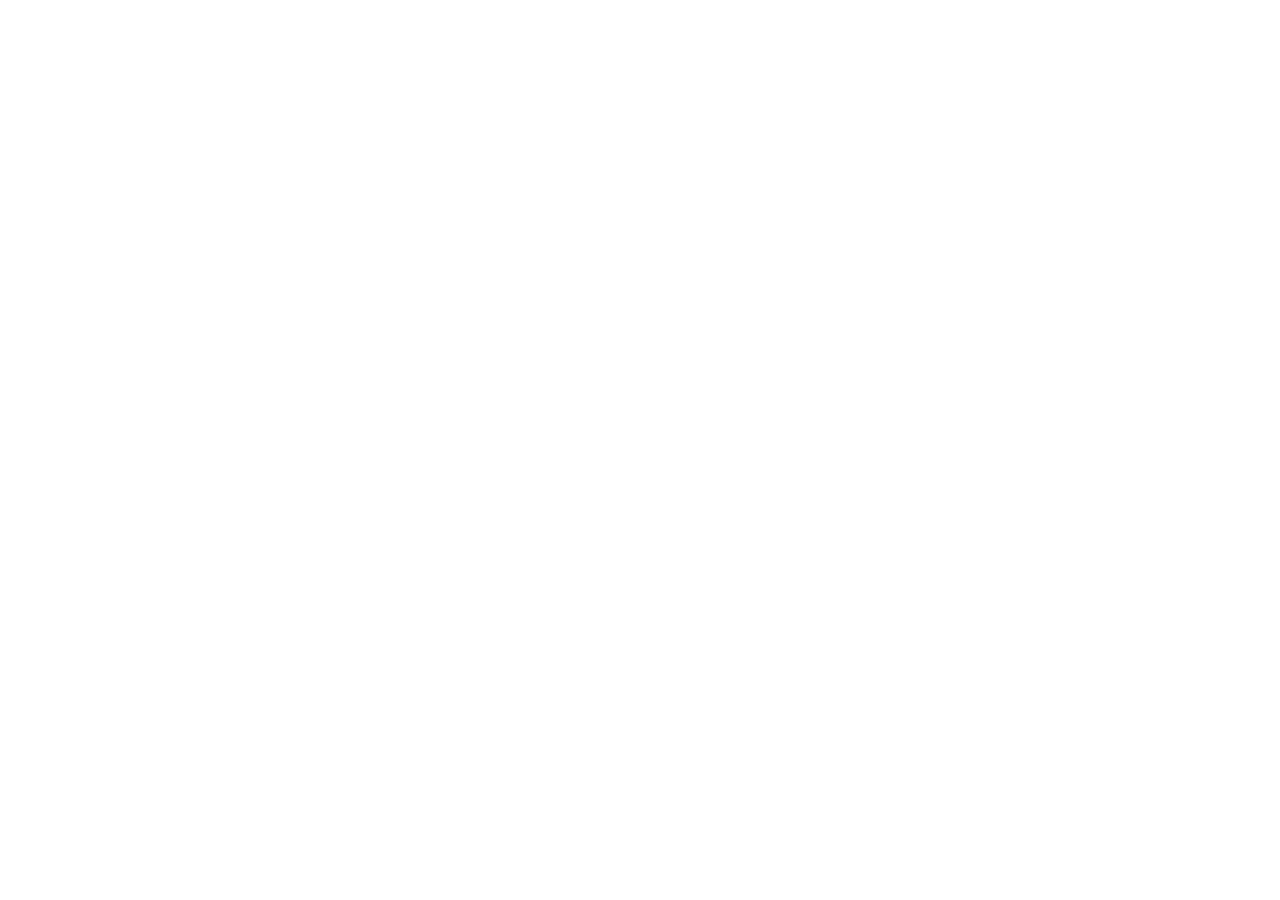
==== about.html @ 4ba73772 "Init : création du dépôt, arborescence des fichiers et structure HTML de base" ====
<!DOCTYPE html>
<html lang="fr">
<head> 
<meta charset="UTF-8"> 
<meta name="viewport" content="width=device-width, initial-scale=1.0"> 
<title>AfriTalent — Accueil</title> 
<!-- Bootstrap 5 via CDN : feuille de style --> 
<link 
href="https://cdn.jsdelivr.net/npm/bootstrap@5.3.0/dist/css/bootstrap.min.css" 
rel="stylesheet"> 
<!-- Votre feuille de style personnelle --> 
<link rel="stylesheet" href="css/style.css">
</head>
<body> 
<!-- Le contenu de la page sera ajoute ici --> 
<!-- Bootstrap 5 via CDN : script JavaScript --> 
<script 
src="https://cdn.jsdelivr.net/npm/bootstrap@5.3.0/dist/js/bootstrap.bundle.min.js"
></script> 
<!-- Votre script JavaScript --> 
<script src="js/main.js"></script>
</body>
</html>
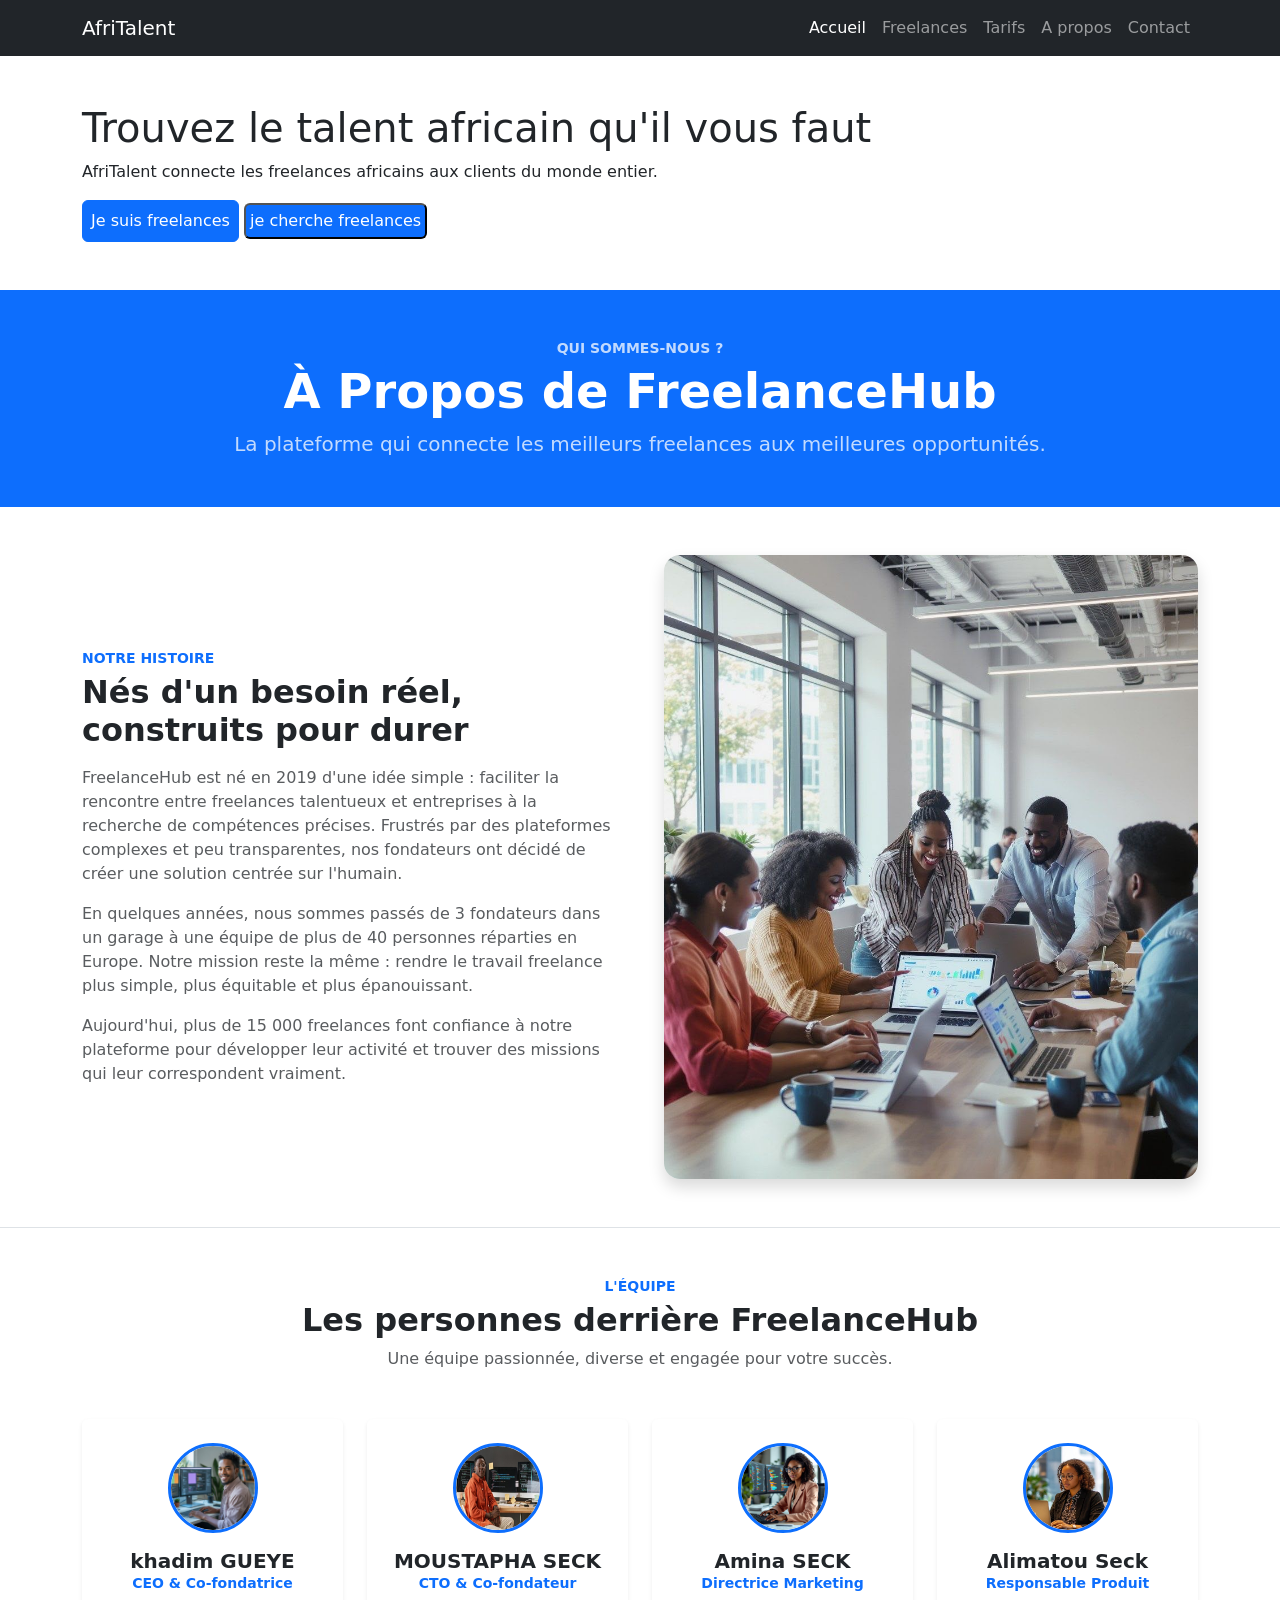
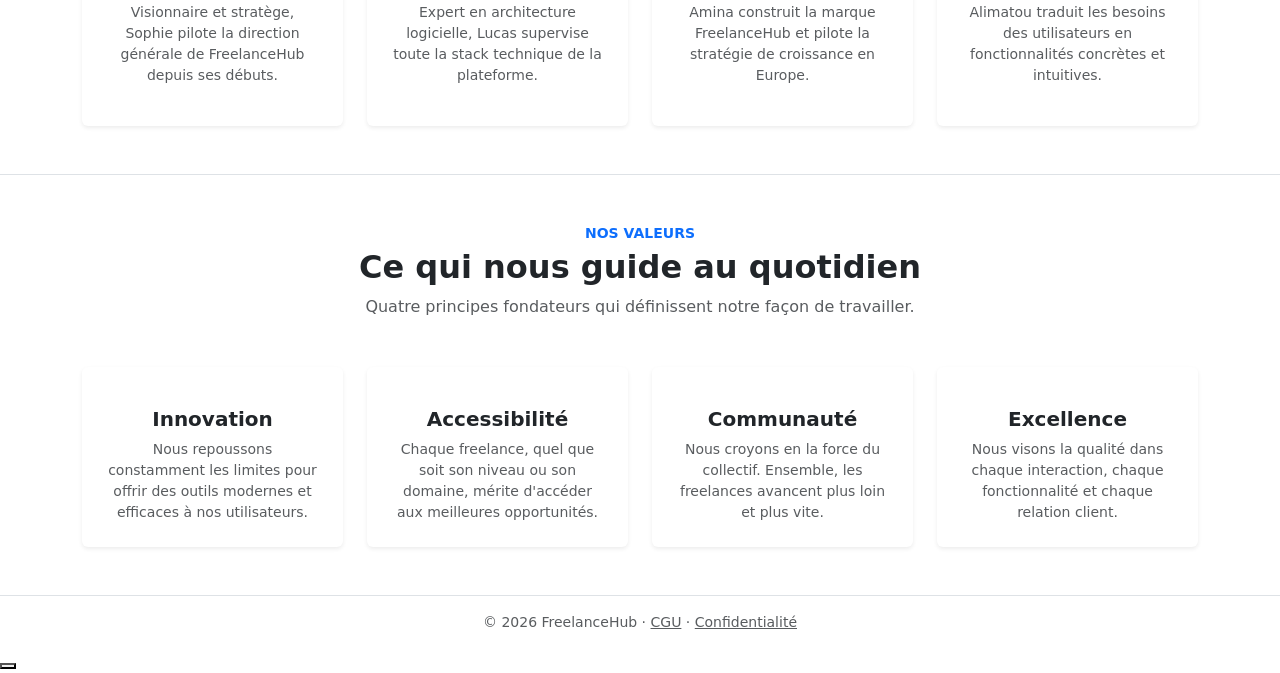
==== commit 69378272: "HTML : structure complète des 5 pages avec sections et contenu texte" ====
--- a/about.html
+++ b/about.html
@@ -19,5 +19,255 @@
 ></script> 
 <!-- Votre script JavaScript --> 
 <script src="js/main.js"></script>
+
+<nav class="navbar navbar-expand-lg navbar-dark bg-dark"> 
+<div class="container"> 
+<a class="navbar-brand" href="index.html">AfriTalent</a> 
+<button class="navbar-toggler" type="button" 
+data-bs-toggle="collapse" 
+data-bs-target="#navMenu" 
+aria-controls="navMenu" 
+aria-expanded="false" 
+aria-label="Toggle navigation"> 
+<span class="navbar-toggler-icon"></span> 
+</button> 
+<div class="collapse navbar-collapse" id="navMenu"> 
+<ul class="navbar-nav ms-auto"> 
+<li class="nav-item"><a class="nav-link active" 
+href="index.html">Accueil</a></li> 
+<li class="nav-item"><a class="nav-link" 
+href="freelances.html">Freelances</a></li> 
+<li class="nav-item"><a class="nav-link" 
+href="tarifs.html">Tarifs</a></li> 
+<li class="nav-item"><a class="nav-link" href="about.html">A 
+propos</a></li> <li class="nav-item"><a class="nav-link" 
+href="contact.html">Contact</a></li> 
+</ul> 
+</div> 
+</div> 
+</nav> 
+<!-- Contenu principal --> 
+<main> 
+<!-- Section Hero : accroche principale --> 
+<section id="hero"> 
+<div class="container py-5"> 
+<h1>Trouvez le talent africain qu'il vous faut</h1> 
+<p>AfriTalent connecte les freelances africains aux clients du 
+monde entier.</p> 
+<a href="freelances.html" class="btn btn-primary  p-2 rounded">Je suis freelances</a> 
+<button class="text-white bg-primary p-1 rounded">je cherche freelances</button>
+</div> 
+</section> 
+<section>
+  <div class="bg-primary text-white text-center py-5">
+    <div class="container">
+      <p class="text-uppercase fw-bold small opacity-75 mb-1">Qui sommes-nous ?</p>
+      <h1 class="display-5 fw-bold">À Propos de FreelanceHub</h1>
+      <p class="lead opacity-75 mb-0">La plateforme qui connecte les meilleurs freelances aux meilleures opportunités.</p>
+    </div>
+  </div>
+</section>
+
+  <!-- notre histoire-->
+  <div class="container py-5">
+    <div class="row align-items-center g-5">
+      <div class="col-12 col-lg-6">
+        <p class="text-primary text-uppercase fw-bold small mb-1">Notre Histoire</p>
+        <h2 class="fw-bold mb-3">Nés d'un besoin réel, construits pour durer</h2>
+        <p class="text-muted">
+          FreelanceHub est né en 2019 d'une idée simple : faciliter la rencontre entre freelances talentueux et entreprises à la recherche de compétences précises. Frustrés par des plateformes complexes et peu transparentes, nos fondateurs ont décidé de créer une solution centrée sur l'humain.
+        </p>
+        <p class="text-muted">
+          En quelques années, nous sommes passés de 3 fondateurs dans un garage à une équipe de plus de 40 personnes réparties en Europe. Notre mission reste la même : rendre le travail freelance plus simple, plus équitable et plus épanouissant.
+        </p>
+        <p class="text-muted mb-0">
+          Aujourd'hui, plus de 15 000 freelances font confiance à notre plateforme pour développer leur activité et trouver des missions qui leur correspondent vraiment.
+        </p>
+      </div>
+      <div class="col-12 col-lg-6 text-center">
+        <img
+          src="images/histoire Image 2026-06-11 at 22.26.23.jpeg"
+          alt="Notre histoire"
+          class="img-fluid rounded-4 shadow"
+        />
+      </div>
+    </div>
+  </div>
+
+  <!-- L'ÉQUIPE -->
+  <div class="bg-white py-5 border-top border-bottom">
+    <div class="container">
+      <div class="text-center mb-5">
+        <p class="text-primary text-uppercase fw-bold small mb-1">L'équipe</p>
+        <h2 class="fw-bold">Les personnes derrière FreelanceHub</h2>
+        <p class="text-muted">Une équipe passionnée, diverse et engagée pour votre succès.</p>
+      </div>
+
+      <div class="row g-4 justify-content-center">
+
+        <!-- Membre 1 -->
+        <div class="col-12 col-sm-6 col-lg-3">
+          <div class="card border-0 shadow-sm text-center h-100">
+            <div class="card-body p-4">
+              <img
+                src="images/about2 Image 2026-06-11 at 22.36.29.jpeg"
+                alt=""
+                class="rounded-circle mb-3 border border-3 border-primary"
+                width="90" height="90"
+              />
+              <h5 class="fw-bold mb-0">khadim GUEYE</h5>
+              <p class="text-primary small fw-semibold mb-2">CEO & Co-fondatrice</p>
+              <p class="text-muted small mb-3">Visionnaire et stratège, Sophie pilote la direction générale de FreelanceHub depuis ses débuts.</p>
+              <div class="d-flex justify-content-center gap-3">
+                <a href="#" class="text-muted fs-5"><i class="bi bi-linkedin"></i></a>
+                <a href="#" class="text-muted fs-5"><i class="bi bi-twitter-x"></i></a>
+                <a href="#" class="text-muted fs-5"><i class="bi bi-globe"></i></a>
+              </div>
+            </div>
+          </div>
+        </div>
+
+        <!-- Membre 2 -->
+        <div class="col-12 col-sm-6 col-lg-3">
+          <div class="card border-0 shadow-sm text-center h-100">
+            <div class="card-body p-4">
+              <img
+                src="images/About1 Image 2026-06-11 at 22.36.28.jpeg"
+                alt=""
+                class="rounded-circle mb-3 border border-3 border-primary"
+                width="90" height="90"
+              />
+              <h5 class="fw-bold mb-0">MOUSTAPHA SECK</h5>
+              <p class="text-primary small fw-semibold mb-2">CTO & Co-fondateur</p>
+              <p class="text-muted small mb-3">Expert en architecture logicielle, Lucas supervise toute la stack technique de la plateforme.</p>
+              <div class="d-flex justify-content-center gap-3">
+                <a href="#" class="text-muted fs-5"><i class="bi bi-linkedin"></i></a>
+                <a href="#" class="text-muted fs-5"><i class="bi bi-github"></i></a>
+                <a href="#" class="text-muted fs-5"><i class="bi bi-twitter-x"></i></a>
+              </div>
+            </div>
+          </div>
+        </div>
+
+        <!-- Membre 3 -->
+        <div class="col-12 col-sm-6 col-lg-3">
+          <div class="card border-0 shadow-sm text-center h-100">
+            <div class="card-body p-4">
+              <img
+                src="images/about3 Image 2026-06-11 at 22.36.29.jpeg"
+                alt=""
+                class="rounded-circle mb-3 border border-3 border-primary"
+                width="90" height="90"
+              />
+              <h5 class="fw-bold mb-0">Amina SECK</h5>
+              <p class="text-primary small fw-semibold mb-2">Directrice Marketing</p>
+              <p class="text-muted small mb-3">Amina construit la marque FreelanceHub et pilote la stratégie de croissance en Europe.</p>
+              <div class="d-flex justify-content-center gap-3">
+                <a href="#" class="text-muted fs-5"><i class="bi bi-linkedin"></i></a>
+                <a href="#" class="text-muted fs-5"><i class="bi bi-instagram"></i></a>
+                <a href="#" class="text-muted fs-5"><i class="bi bi-twitter-x"></i></a>
+              </div>
+            </div>
+          </div>
+        </div>
+
+        <!-- Membre 4 -->
+        <div class="col-12 col-sm-6 col-lg-3">
+          <div class="card border-0 shadow-sm text-center h-100">
+            <div class="card-body p-4">
+              <img
+                src="images/about4 Image 2026-06-11 at 22.36.29.jpeg"
+                alt=""
+                class="rounded-circle mb-3 border border-3 border-primary"
+                width="90" height="90"
+              />
+              <h5 class="fw-bold mb-0">Alimatou Seck</h5>
+              <p class="text-primary small fw-semibold mb-2">Responsable Produit</p>
+              <p class="text-muted small mb-3">Alimatou  traduit les besoins des utilisateurs en fonctionnalités concrètes et intuitives.</p>
+              <div class="d-flex justify-content-center gap-3">
+                <a href="#" class="text-muted fs-5"><i class="bi bi-linkedin"></i></a>
+                <a href="#" class="text-muted fs-5"><i class="bi bi-twitter-x"></i></a>
+                <a href="#" class="text-muted fs-5"><i class="bi bi-globe"></i></a>
+              </div>
+            </div>
+          </div>
+        </div>
+
+      </div>
+    </div>
+  </div>
+
+  <!-- NOS VALEURS -->
+  <div class="container py-5">
+    <div class="text-center mb-5">
+      <p class="text-primary text-uppercase fw-bold small mb-1">Nos Valeurs</p>
+      <h2 class="fw-bold">Ce qui nous guide au quotidien</h2>
+      <p class="text-muted">Quatre principes fondateurs qui définissent notre façon de travailler.</p>
+    </div>
+
+    <div class="row g-4">
+
+      <div class="col-12 col-sm-6 col-lg-3">
+        <div class="card border-0 shadow-sm h-100 text-center p-4">
+          <div class="text-primary mb-3 fs-1">
+            <i class="bi bi-lightbulb-fill"></i>
+          </div>
+          <h5 class="fw-bold">Innovation</h5>
+          <p class="text-muted small mb-0">Nous repoussons constamment les limites pour offrir des outils modernes et efficaces à nos utilisateurs.</p>
+        </div>
+      </div>
+
+      <div class="col-12 col-sm-6 col-lg-3">
+        <div class="card border-0 shadow-sm h-100 text-center p-4">
+          <div class="text-success mb-3 fs-1">
+            <i class="bi bi-universal-access-circle"></i>
+          </div>
+          <h5 class="fw-bold">Accessibilité</h5>
+          <p class="text-muted small mb-0">Chaque freelance, quel que soit son niveau ou son domaine, mérite d'accéder aux meilleures opportunités.</p>
+        </div>
+      </div>
+
+      <div class="col-12 col-sm-6 col-lg-3">
+        <div class="card border-0 shadow-sm h-100 text-center p-4">
+          <div class="text-warning mb-3 fs-1">
+            <i class="bi bi-people-fill"></i>
+          </div>
+          <h5 class="fw-bold">Communauté</h5>
+          <p class="text-muted small mb-0">Nous croyons en la force du collectif. Ensemble, les freelances avancent plus loin et plus vite.</p>
+        </div>
+      </div>
+
+      <div class="col-12 col-sm-6 col-lg-3">
+        <div class="card border-0 shadow-sm h-100 text-center p-4">
+          <div class="text-danger mb-3 fs-1">
+            <i class="bi bi-trophy-fill"></i>
+          </div>
+          <h5 class="fw-bold">Excellence</h5>
+          <p class="text-muted small mb-0">Nous visons la qualité dans chaque interaction, chaque fonctionnalité et chaque relation client.</p>
+        </div>
+      </div>
+
+    </div>
+  </div>
+
+  <!-- FOOTER -->
+  <footer class="text-center py-3 text-muted small border-top bg-white">
+    © 2026 FreelanceHub · <a href="#" class="text-muted">CGU</a> · <a href="#" class="text-muted">Confidentialité</a>
+  </footer>
+
+  <button id="backToTop" class="back-to-top" title="Retour en haut">
+  <i class="bi bi-arrow-up"></i>
+</button>
+
+<!-- Bootstrap 5 via CDN : script JavaScript --> 
+<script 
+src="https://cdn.jsdelivr.net/npm/bootstrap@5.3.0/dist/js/bootstrap.bundle.min.js"
+></script> 
+<!-- Votre script JavaScript --> 
+<script src="js/main.js"></script>
+
+
 </body>
-</html>+</html>
+
+
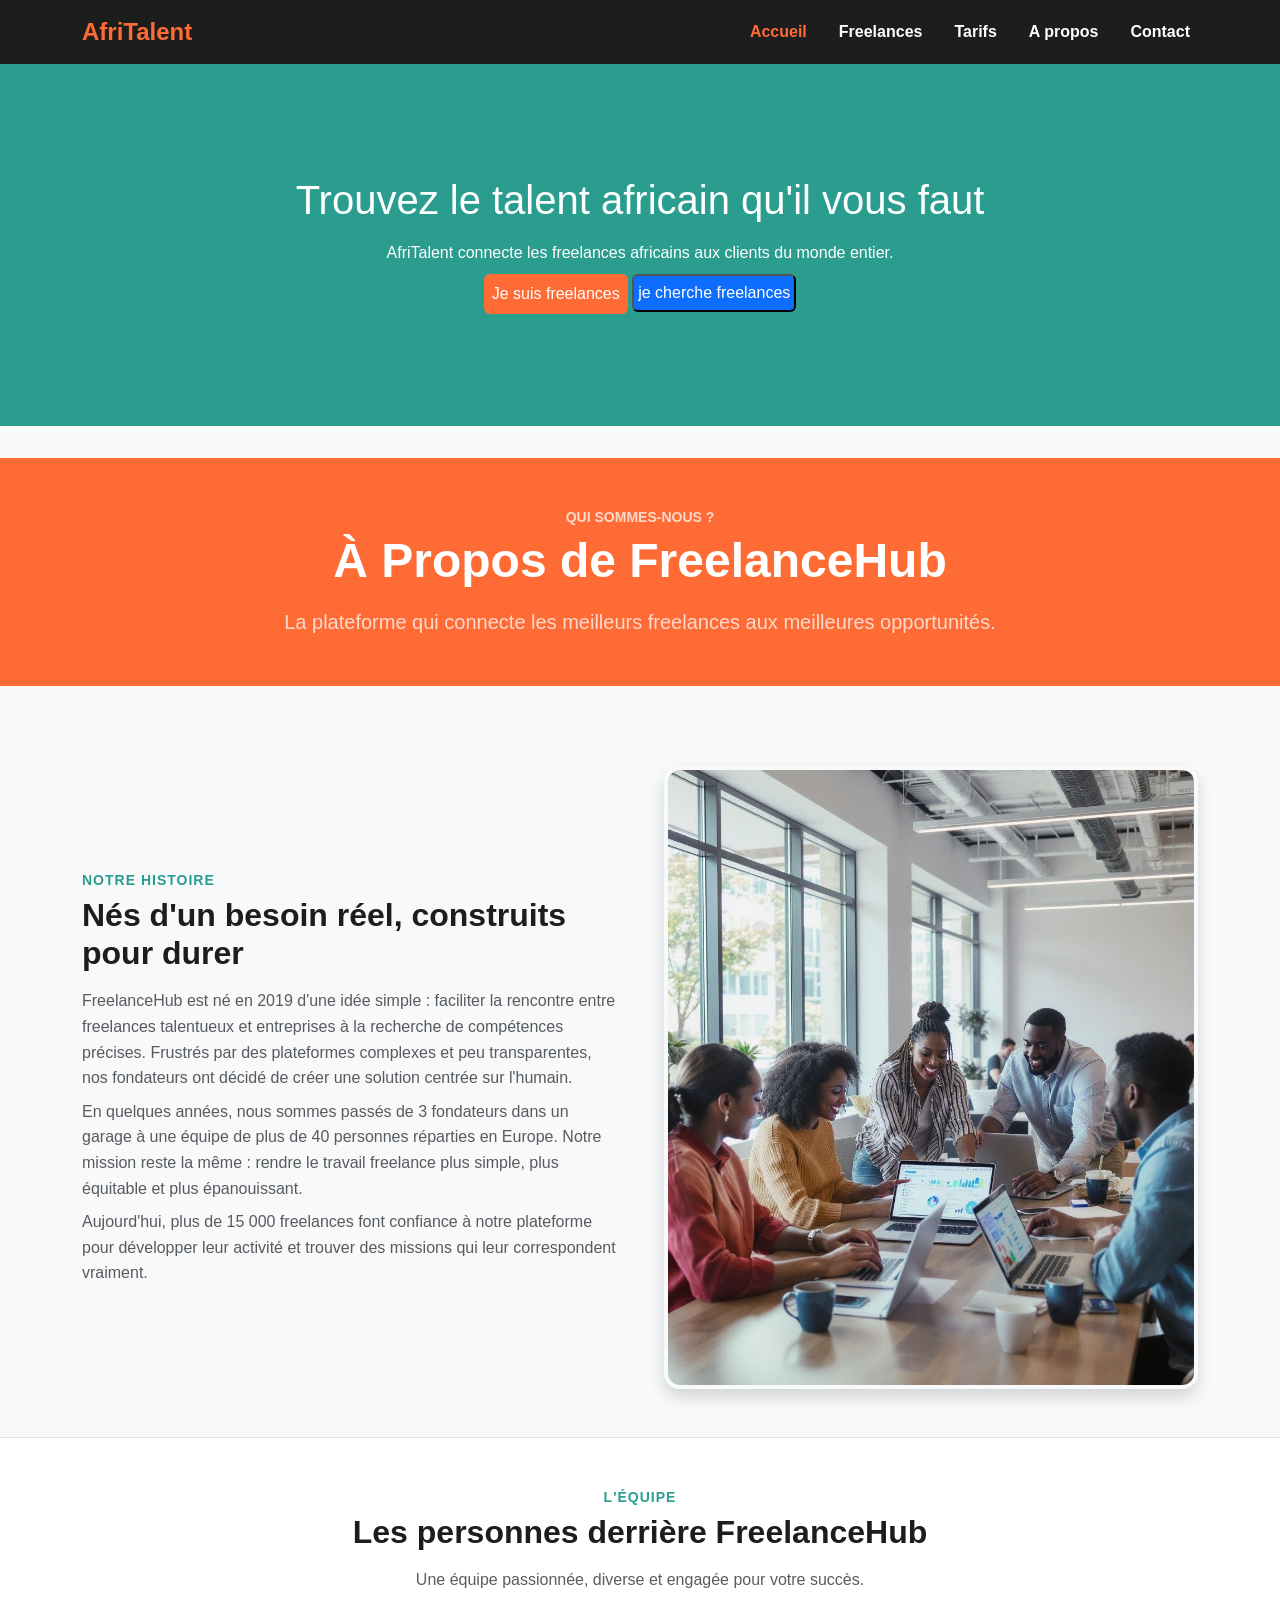
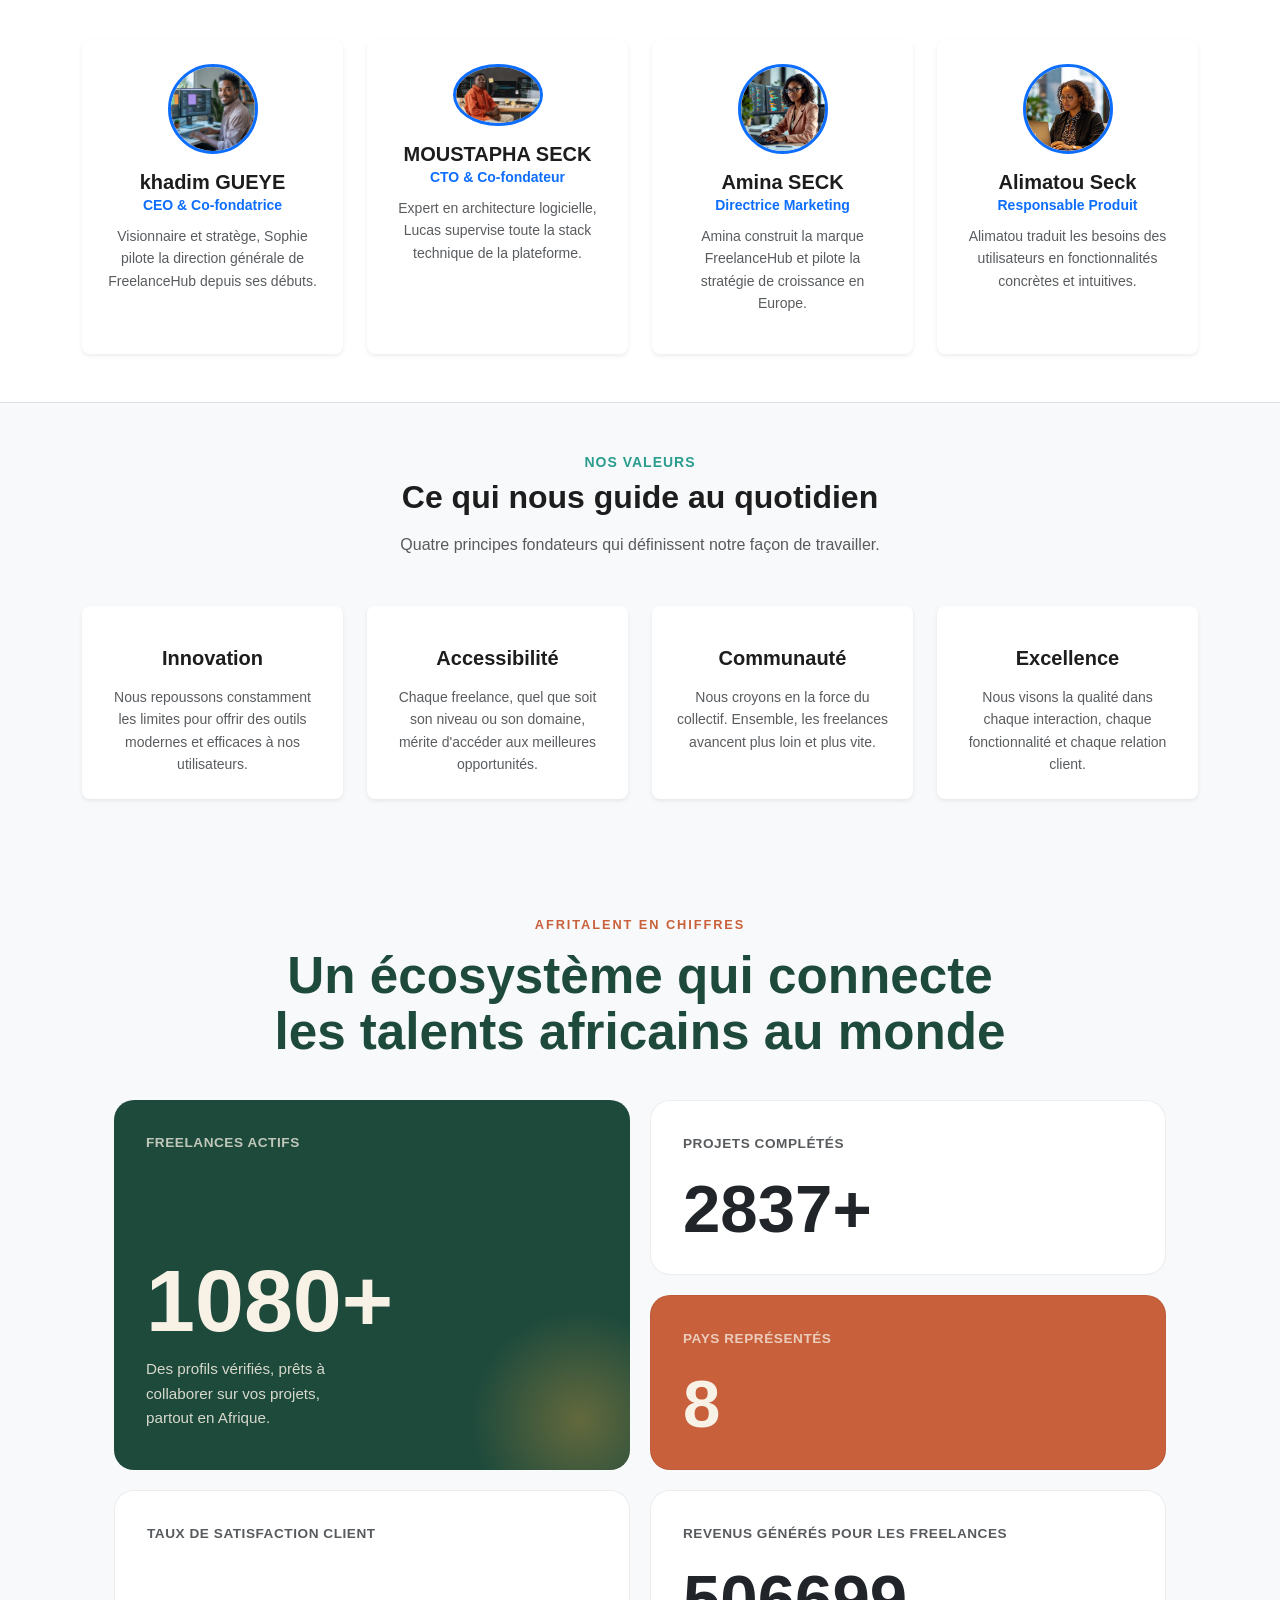
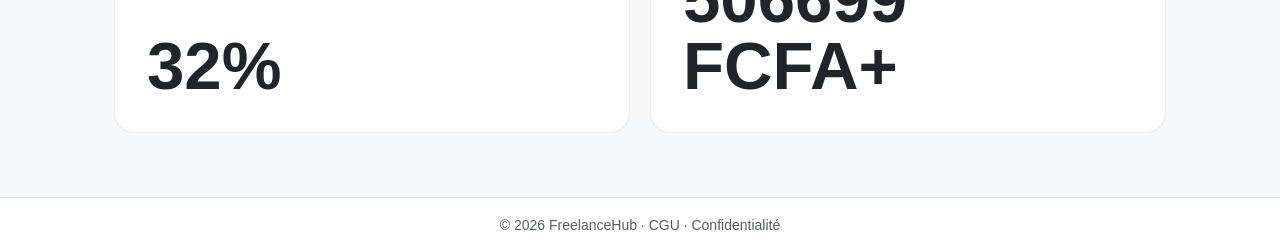
==== commit 59b5db4e: "S : compteurs animés au scroll et animations fade-in des sections" ====
--- a/about.html
+++ b/about.html
@@ -250,6 +250,47 @@
     </div>
   </div>
 
+  <section class="stats-section">
+
+  <div class="stats-header fade-in">
+    <span class="eyebrow">AfriTalent en chiffres</span>
+    <h2>Un écosystème qui connecte<br>les talents africains au monde</h2>
+  </div>
+
+  <div class="bento-grid">
+
+    <div class="bento-card featured fade-in">
+      <span class="label">Freelances actifs</span>
+      <div>
+        <span class="number"><span class="counter" data-target="3200">0</span><span class="suffix">+</span></span>
+        <p class="caption">Des profils vérifiés, prêts à collaborer sur vos projets, partout en Afrique.</p>
+      </div>
+    </div>
+
+    <div class="bento-card fade-in">
+      <span class="label">Projets complétés</span>
+      <span class="number"><span class="counter" data-target="8400">0</span><span class="suffix">+</span></span>
+    </div>
+
+    <div class="bento-card accent fade-in">
+      <span class="label">Pays représentés</span>
+      <span class="number"><span class="counter" data-target="24">0</span></span>
+    </div>
+
+    <div class="bento-card fade-in" style="grid-column: span 2;">
+      <span class="label">Taux de satisfaction client</span>
+      <span class="number"><span class="counter" data-target="97">0</span><span class="suffix">%</span></span>
+    </div>
+
+    <div class="bento-card fade-in" style="grid-column: span 2;">
+      <span class="label">Revenus générés pour les freelances</span>
+      <span class="number"><span class="counter" data-target="1500000">0</span><span class="suffix"> FCFA+</span></span>
+    </div>
+
+  </div>
+
+</section>
+
   <!-- FOOTER -->
   <footer class="text-center py-3 text-muted small border-top bg-white">
     © 2026 FreelanceHub · <a href="#" class="text-muted">CGU</a> · <a href="#" class="text-muted">Confidentialité</a>
--- a/css/style.css
+++ b/css/style.css
@@ -0,0 +1,850 @@
+:root {
+  --color-primary: #FF6B35;     /* Orange africain */
+  --color-secondary: #2A9D8F;   /* Vert turquoise */
+  --color-dark: #1D1D1D;
+  --color-light: #F8F9FA;
+  --color-text: #333333;
+  --color-white: #FFFFFF;
+
+  --font-heading: 'Poppins', sans-serif;
+  --font-body: 'Open Sans', sans-serif;
+
+  --spacing-sm: 0.5rem;
+  --spacing-md: 1rem;
+  --spacing-lg: 2rem;
+
+  --radius: 8px;
+}
+
+/* ============================
+   GOOGLE FONTS
+============================ */
+@import url('https://fonts.googleapis.com/css2?family=Poppins:wght@600;700&family=Open+Sans:wght@400;600&display=swap');
+
+/* ============================
+   RESET CSS
+============================ */
+* {
+  margin: 0;
+  padding: 0;
+  box-sizing: border-box;
+}
+
+/* ============================
+   STYLES DE BASE
+============================ */
+body {
+  font-family: var(--font-body);0O 
+  color: var(--color-text);
+  background-color: var(--color-light);
+  line-height: 1.6;
+}
+
+h1, h2, h3, h4, h5 {
+  font-family: var(--font-heading);
+  color: var(--color-dark);
+  margin-bottom: var(--spacing-md);
+}
+
+p {
+  margin-bottom: var(--spacing-sm);
+}
+
+a {
+  text-decoration: none;
+}
+
+img {
+  max-width: 100%;
+  height: auto;
+}
+
+/* ============================
+   NAVBAR
+============================ */
+.navbar {
+  background-color: var(--color-dark) !important;
+  padding: var(--spacing-sm) var(--spacing-lg);
+}
+
+.navbar img {
+  border-radius: 50%;
+}
+
+.navbar-brand {
+  font-family: var(--font-heading);
+  font-weight: 700;
+  color: var(--color-primary) !important;
+  font-size: 1.5rem;
+}
+
+.navbar-nav .nav-link {
+  color: var(--color-white) !important;
+  font-weight: 600;
+  margin-left: var(--spacing-md);
+  transition: color 0.3s ease;
+}
+
+.navbar-nav .nav-link:hover,
+.navbar-nav .nav-link.active {
+  color: var(--color-primary) !important;
+}
+
+/* ============================
+   SECTIONS GÉNÉRALES
+============================ */
+section {
+  padding: var(--spacing-lg) 0;
+}
+
+#hero {
+  background-color: var(--color-secondary);
+  color: var(--color-white);
+  text-align: center;
+}
+
+#hero h1 {
+  color: var(--color-white);
+}
+
+#hero .btn-primary {
+  background-color: var(--color-primary);
+  border: none;
+}
+
+/*  SEc tir page */
+.page-header {
+  text-align: center;
+}
+
+.page-header h1 {
+  color: var(--color-secondary);
+}
+
+/* ============================
+   CARTES FREELANCES
+============================ */
+.card {
+  border: none;
+  border-radius: var(--radius);
+  box-shadow: 0 2px 10px rgba(0, 0, 0, 0.08);
+  transition: transform 0.3s ease, box-shadow 0.3s ease;
+}
+
+.card:hover {
+  transform: translateY(-5px);
+  box-shadow: 0 6px 18px rgba(0, 0, 0, 0.15);
+}
+
+.card-img-top {
+  border: 3px solid var(--color-primary);
+  object-fit: cover;
+  aspect-ratio: 1 / 1;
+}
+
+.card-title {
+  font-family: var(--font-heading);
+  font-weight: 700;
+}
+
+.card-text {
+  font-size: 0.9rem;
+  color: var(--color-text);
+}
+
+/* ============================
+   BOUTONS "VOIR LE PROFIL"
+============================ */
+.card .btn {
+  border-radius: var(--radius);
+  font-weight: 600;
+  margin-top: var(--spacing-sm);
+}
+
+
+/* ============================
+   BANNIÈRE TARIFS (HERO SOMBRE)
+============================ */
+.bg-dark.text-white.text-center {
+  background-color: var(--color-dark) !important;
+}
+
+.bg-dark.text-white.text-center h1 {
+  color: var(--color-white);
+}
+
+/* ============================
+   CARTES TARIFS
+============================ */
+.card.h-100.shadow-sm,
+.card.h-100.shadow {
+  border-radius: var(--radius);
+  transition: transform 0.3s ease, box-shadow 0.3s ease;
+}
+
+.card.h-100.shadow-sm:hover,
+.card.h-100.shadow:hover {
+  transform: translateY(-6px);
+}
+
+/* Carte "Pro" mise en avant */
+.card.border-primary {
+  border-width: 2px !important;
+  border-color: var(--color-primary) !important;
+  position: relative;
+}
+
+.card.border-primary .badge.bg-warning {
+  background-color: var(--color-primary) !important;
+  color: var(--color-white) !important;
+}
+
+/* Prix */
+.card h2.display-5 {
+  color: var(--color-secondary);
+  font-family: var(--font-heading);
+}
+
+/* Liste des fonctionnalités */
+.list-group-item {
+  border: none;
+  font-size: 0.9rem;
+}
+
+/* Boutons des cartes */
+.card .btn {
+  border-radius: var(--radius);
+  font-weight: 600;
+}
+
+.btn-outline-primary {
+  border-color: var(--color-primary);
+  color: var(--color-primary);
+}
+
+.btn-outline-primary:hover {
+  background-color: var(--color-primary);
+  border-color: var(--color-primary);
+  color: var(--color-white);
+}
+
+.btn-primary {
+  background-color: var(--color-primary);
+  border-color: var(--color-primary);
+}
+
+.btn-primary:hover {
+  background-color: var(--color-secondary);
+  border-color: var(--color-secondary);
+}
+
+/* =FAQ ACCORDÉON*/
+.accordion-button {
+  font-family: var(--font-heading);
+  color: var(--color-dark);
+}
+
+.accordion-button:not(.collapsed) {
+  background-color: var(--color-light);
+  color: var(--color-primary);
+}
+
+.accordion-button:focus {
+  box-shadow: none;
+  border-color: var(--color-primary);
+}
+
+.accordion-item {
+  border-radius: var(--radius) !important;
+  overflow: hidden;
+}
+
+
+/* ============================
+   BANNIÈRE À PROPOS
+============================ */
+.bg-primary.text-white.text-center {
+  background-color: var(--color-primary) !important;
+}
+
+.bg-primary.text-white.text-center h1 {
+  color: var(--color-white);
+}
+
+/* =SEC  HIST= */
+.container h2.fw-bold {
+  font-family: var(--font-heading);
+  color: var(--color-dark);
+}
+
+.container .text-primary.text-uppercase {
+  color: var(--color-secondary) !important;
+  letter-spacing: 1px;
+}
+
+.container img.rounded-4 {
+  border: 4px solid var(--color-light);
+}
+
+/* =SECTION equi= */
+.card.border-0.shadow-sm {
+  border-radius: var(--radius);
+  transition: transform 0.3s ease, box-shadow 0.3s ease;
+}
+
+.card.border-0.shadow-sm:hover {
+  transform: translateY(-6px);
+  box-s }
+
+  /* =
+  form CONTA= */
+.card.border-0.shadow-sm {
+  border-radius: var(--radius);
+}
+
+.card h4.fw-bold {
+  font-family: var(--font-heading);
+  color: var(--color-dark);
+}
+
+.form-label {
+  color: var(--color-text);
+}
+
+.form-control,
+.form-select {
+  border-radius: var(--radius);
+  border: 1px solid #ddd;
+  padding: 0.6rem 0.75rem;
+}
+
+.form-control:focus,
+.form-select:focus {
+  border-color: var(--color-primary);
+  box-shadow: 0 0 0 0.2rem rgba(255, 107, 53, 0.15);
+}
+
+.form-check-input:checked {
+  background-color: var(--color-primary);
+  border-color: var(--color-primary);
+}
+
+
+
+/* HERO — TYPO= */
+#hero {
+  background-color: var(--color-secondary);
+  color: var(--color-white);
+  padding: 4rem 0;
+}
+
+.hero-title {
+  font-family: var(--font-heading);
+  font-size: 3rem;
+  font-weight: 700;
+  line-height: 1.2;
+  color: var(--color-white);
+}
+
+.text-highlight {
+  color: var(--color-primary);
+}
+
+.hero-text {
+  font-size: 1.15rem;
+  opacity: 0.9;
+  max-width: 500px;
+}
+
+.hero-image {
+  box-shadow: 0 10px 30px rgba(0, 0, 0, 0.2);
+}
+
+/* = CAM — BENTO GRID */
+.how-it-works h2 {
+  font-family: var(--font-heading);
+  color: var(--color-dark);
+}
+
+.bento-grid {
+  display: grid;
+  grid-template-columns: repeat(3, 1fr);
+  grid-template-rows: auto auto;
+  gap: var(--spacing-md);
+}
+
+.bento-item {
+  background-color: var(--color-light);
+  border-radius: var(--radius);
+  padding: var(--spacing-lg);
+  transition: transform 0.3s ease, box-shadow 0.3s ease;
+}
+
+.bento-item:hover {
+  transform: translateY(-5px);
+  box-shadow: 0 8px 20px rgba(0, 0, 0, 0.1);
+}
+
+.bento-item i {
+  font-size: 2rem;
+  color: var(--color-primary);
+  margin-bottom: var(--spacing-sm);
+}
+
+.bento-item h3 {
+  font-size: 1.2rem;
+  margin-bottom: var(--spacing-sm);
+}
+
+.bento-large {
+  grid-column: span 2;
+  grid-row: span 2;
+  background-color: var(--color-primary);
+  color: var(--color-white);
+}
+
+.bento-large i,
+.bento-large h3 {
+  color: var(--color-white);
+}
+
+.bento-wide {
+  grid-column: span 1;
+  grid-row: span 2;
+  background-color: var(--color-secondary);
+  color: var(--color-white);
+}
+
+.bento-wide i,
+.bento-wide h3 {
+  color: var(--color-white);
+}
+
+@media (max-width: 768px) {
+  .bento-grid {
+    grid-template-columns: 1fr;
+  }
+  .bento-large,
+  .bento-wide {
+    grid-column: span 1;
+    grid-row: span 1;
+  }
+}
+
+/* =cat de servicee */
+.categories h2 {
+  font-family: var(--font-heading);
+  color: var(--color-dark);
+}
+
+.category-card {
+  background-color: var(--color-white);
+  border-radius: var(--radius);
+  padding: var(--spacing-lg);
+  text-align: center;
+  height: 100%;
+  transition: transform 0.3s ease, box-shadow 0.3s ease, background-color 0.3s ease;
+  box-shadow: 0 2px 8px rgba(0, 0, 0, 0.05);
+}
+
+.category-card i {
+  font-size: 2.2rem;
+  color: var(--color-primary);
+  margin-bottom: var(--spacing-sm);
+  transition: color 0.3s ease;
+}
+
+.category-card h5 {
+  font-family: var(--font-heading);
+  font-weight: 700;
+  margin-bottom: var(--spacing-sm);
+}
+
+.category-card p {
+  color: var(--color-text);
+  margin-bottom: 0;
+}
+
+.category-card:hover {
+  transform: translateY(-8px) scale(1.02);
+  box-shadow: 0 10px 25px rgba(0, 0, 0, 0.12);
+  background-color: var(--color-primary);
+}
+
+.category-card:hover i,
+.category-card:hover h5,
+.category-card:hover p {
+  color: var(--color-white);
+}
+
+/* =
+   TÉM—  */
+.testimonials h2 {
+  font-family: var(--font-heading);
+  color: var(--color-dark);
+}
+
+.testimonial-card {
+  max-width: 500px;
+  padding: var(--spacing-lg);
+}
+
+.testimonial-card img {
+  border: 3px solid var(--color-primary);
+  object-fit: cover;
+}
+
+.testimonial-card h5 {
+font-family: var(--font-heading);
+}
+
+.testimonial-card p.fst-italic {
+  color: var(--color-text);
+}
+
+.carousel-control-prev-icon,
+.carousel-control-next-icon {
+  background-color: var(--color-primary);
+  border-radius: 50%;
+  padding: 1rem;
+}
+
+.carousel-indicators button {
+  background-color: var(--color-primary) !important;
+}
+
+
+
+/* 5 - RESPONSIVE/* Tablette : 768px et moins */
+@media (max-width: 768px) {
+  /* Hero : texte plus petit pour rentrer sur l’écran */
+  #hero h1, .hero-title {
+    font-size: 2.2rem;
+  }
+  
+  #hero p, .hero-text {
+    font-size: 1rem;
+    max-width: 100%;
+  }
+
+  /* Bento grid : 1 colonne sur tablette */
+  .bento-grid {
+    grid-template-columns: 1fr;
+  }
+  .bento-large,
+  .bento-wide {
+    grid-column: span 1;
+    grid-row: span 1;
+  }
+
+  /* Section Services : cartes moins larges */
+  #services .card {
+    margin-bottom: 1.5rem;
+  }
+
+  /* Section Tarifs : on annule le scale de la carte Pro */
+  .card.border-primary {
+    transform: scale(1);
+  }
+}
+
+/* Mobile : 375px et moins */
+@media (max-width: 375px) {
+  /* Navbar : logo plus petit */
+  .navbar-brand img {
+    width: 30px;
+    height: 30px;
+  }
+
+  .navbar {
+    padding: var(--spacing-sm);
+  }
+
+  /* Hero : boutons en colonne et full width */
+  #hero .d-flex {
+    flex-direction: column;
+  }
+  
+  #hero .btn {
+    width: 100%;
+    margin-bottom: 0.5rem;
+  }
+
+  #hero {
+    padding: 2rem 0;
+  }
+
+  /* Témoignages : moins de padding sur mobile */
+  #temoignages .card, .testimonial-card {
+    padding: 1.5rem ;
+  }
+
+  /* Footer : tout centré sur mobile */
+  footer .col-md-3 {
+    text-align: center;
+    margin-bottom: 2rem;
+  }
+
+  /* Sections : moins de padding sur mobile */
+  section {
+    padding: var(--spacing-md) 0;
+  }
+}
+
+
+/* ============================
+   DARK MODE
+============================ */
+body.dark-mode {
+  background-color: #121212;
+  color: #e0e0e0;
+}
+
+body.dark-mode .navbar {
+  background-color: #000 !important;
+}
+
+body.dark-mode .card,
+body.dark-mode .bento-item,
+body.dark-mode .category-card,
+body.dark-mode .accordion-item,
+body.dark-mode .testimonial-card {
+  background-color: #1e1e1e;
+  color: #e0e0e0;
+}
+
+body.dark-mode .bg-light,
+body.dark-mode .bg-white {
+  background-color: #1a1a1a !important;
+}
+
+body.dark-mode .text-muted {
+  color: #aaaaaa !important;
+}
+
+body.dark-mode .form-control,
+body.dark-mode .form-select {
+  background-color: #2a2a2a;
+  color: #e0e0e0;
+  border-color: #444;
+}
+
+body.dark-mode h1,
+body.dark-mode h2,
+body.dark-mode h3,
+body.dark-mode h4,
+body.dark-mode h5 {
+  color: #ffffff;
+}
+
+#darkModeToggle {
+  transition: transform 0.3s ease;
+}
+
+#darkModeToggle:hover {
+  transform: rotate(20deg);
+}
+
+/* ============================
+   NAVBAR DYNAMIQUE AU SCROLL
+============================ */
+.navbar {
+  transition: all 0.3s ease;
+}
+
+.navbar.scrolled {
+  padding-top: 0.3rem;
+  padding-bottom: 0.3rem;
+  box-shadow: 0 3px 12px rgba(0, 0, 0, 0.25);
+  background-color: #df3f3f !important;
+}
+
+/* ============================
+   BOUTON RETOUR EN HAUT
+============================ */
+.back-to-top {
+  position: fixed;
+  bottom: 30px;
+  right: 30px;
+  width: 45px;
+  height: 45px;
+  border-radius: 50%;
+  background-color: var(--color-primary);
+  color: var(--color-white);
+  border: none;
+  display: none;
+  align-items: center;
+  justify-content: center;
+  font-size: 1.2rem;
+  cursor: pointer;
+  z-index: 999;
+  box-shadow: 0 4px 10px rgba(0, 0, 0, 0.2);
+  transition: opacity 0.3s ease, transform 0.3s ease, background-color 0.3s ease;
+}
+
+.back-to-top.show {
+  display: flex;
+}
+
+.back-to-top:hover {
+  background-color: var(--color-secondary);
+  transform: translateY(-4px);
+}
+
+
+
+<!--C7 >
+
+.fade-in {
+  opacity: 0;
+  transform: translateY(30px);
+  transition: opacity 0.6s ease-out, transform 0.6s ease-out;
+}
+.fade-in.visible {
+  opacity: 1;
+  transform: translateY(0);
+}
+
+.stats-section {
+  max-width: 1100px;
+  margin: 0 auto;
+  padding: 4rem 1.5rem;
+}
+
+.stats-header {
+  margin-bottom: 2.5rem;
+  text-align: center;
+}
+
+.stats-header .eyebrow {
+  display: inline-block;
+  font-size: 0.8rem;
+  font-weight: 600;
+  letter-spacing: 0.15em;
+  text-transform: uppercase;
+  color: #C9603C;
+  margin-bottom: 0.75rem;
+}
+
+.stats-header h2 {
+  font-weight: 900;
+  font-size: clamp(2rem, 5vw, 3.2rem);
+  color: #1E4A3C;
+  line-height: 1.1;
+}
+
+.bento-grid {
+  display: grid;
+  grid-template-columns: repeat(4, 1fr);
+  grid-template-rows: repeat(2, minmax(160px, auto));
+  gap: 1.25rem;
+}
+
+.bento-card {
+  border-radius: 1.25rem;
+  padding: 2rem;
+  display: flex;
+  flex-direction: column;
+  justify-content: space-between;
+  position: relative;
+  overflow: hidden;
+}
+
+.bento-card.featured {
+  grid-column: span 2;
+  grid-row: span 2;
+  background: #1E4A3C;
+  color: #F7F1E6;
+}
+
+.bento-card.featured::after {
+  content: "";
+  position: absolute;
+  right: -60px;
+  bottom: -60px;
+  width: 220px;
+  height: 220px;
+  border-radius: 50%;
+  background: radial-gradient(circle, rgba(227,162,61,0.35), transparent 70%);
+}
+
+.bento-card:not(.featured) {
+  grid-column: span 2;
+  background: #fff;
+  border: 1px solid rgba(36,31,26,0.08);
+}
+
+.bento-card.accent {
+  background: #C9603C;
+  color: #F7F1E6;
+}
+
+.bento-card .label {
+  font-size: 0.85rem;
+  font-weight: 600;
+  letter-spacing: 0.04em;
+  text-transform: uppercase;
+  opacity: 0.75;
+}
+
+.bento-card .number {
+  font-weight: 900;
+  font-size: clamp(2.4rem, 6vw, 4.2rem);
+  line-height: 1;
+  margin-top: 1.25rem;
+}
+
+.bento-card.featured .number {
+  font-size: clamp(3rem, 8vw, 5.5rem);
+}
+
+.bento-card .caption {
+  margin-top: 0.75rem;
+  font-size: 0.95rem;
+  opacity: 0.85;
+  max-width: 22ch;
+}
+
+.fade-in {
+  opacity: 0;
+  transform: translateY(30px);
+  transition: opacity 0.6s ease-out, transform 0.6s ease-out;
+}
+.fade-in.visible {
+  opacity: 1;
+  transform: translateY(0);
+}
+
+@media (max-width: 800px) {
+  .bento-grid {
+    grid-template-columns: repeat(2, 1fr);
+    grid-template-rows: auto;
+  }
+  .bento-card.featured {
+    grid-column: span 2;
+    grid-row: span 1;
+  }
+  .bento-card:not(.featured) {
+    grid-column: span 1;
+  }
+}
+
+@media (max-width: 480px) {
+  .bento-grid {
+    grid-template-columns: 1fr;
+  }
+  .bento-card.featured,
+  .bento-card:not(.featured) {
+    grid-column: span 1;
+  }
+}
+
+@media (prefers-reduced-motion: reduce) {
+  .fade-in {
+    transition: none;
+    opacity: 1;
+    transform: none;
+  }
+}
+
+
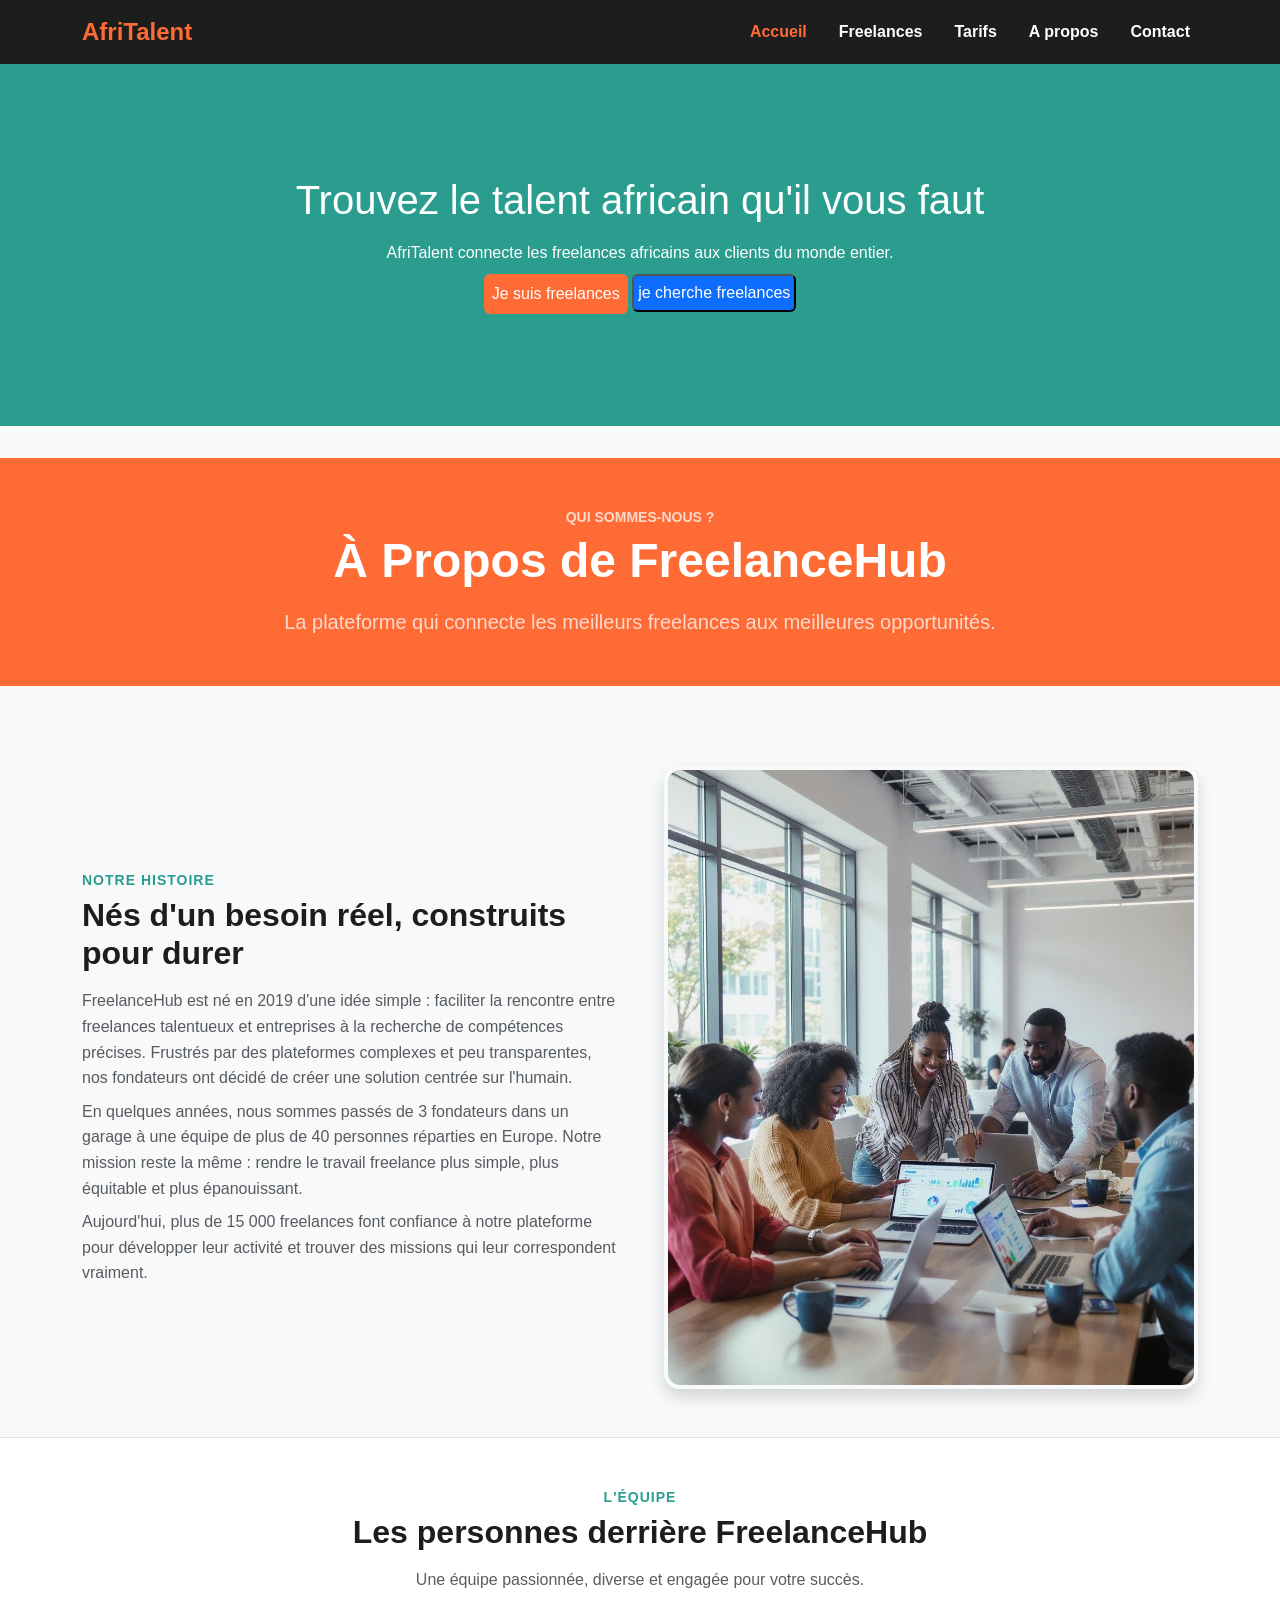
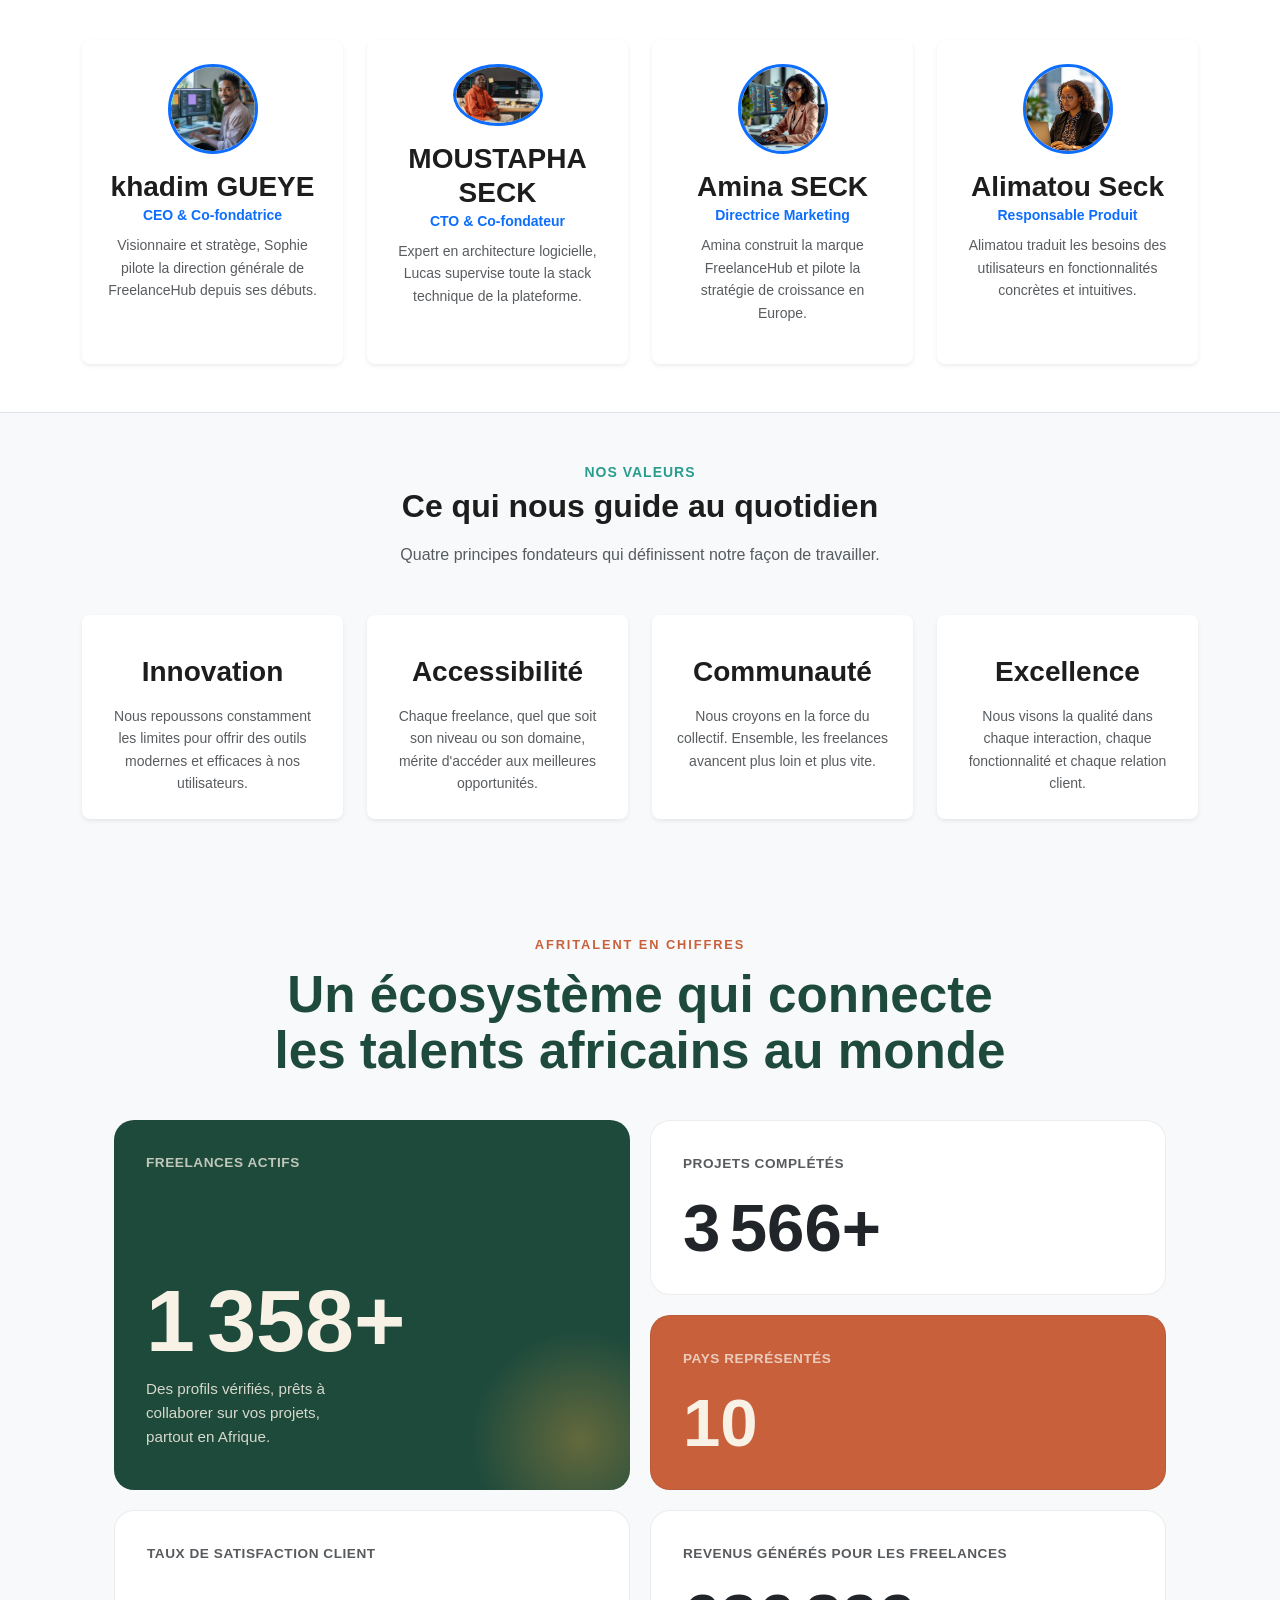
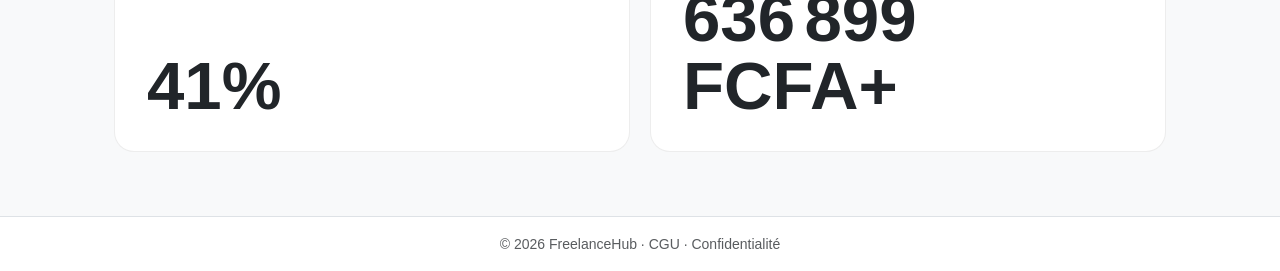
==== commit a6748674: ": Finalisation : corrections responsive, optimisation du code et commentaires" ====
--- a/about.html
+++ b/about.html
@@ -86,10 +86,10 @@
       </div>
       <div class="col-12 col-lg-6 text-center">
         <img
-          src="images/histoire Image 2026-06-11 at 22.26.23.jpeg"
+          src="images/histoire.jpeg"
           alt="Notre histoire"
           class="img-fluid rounded-4 shadow"
-        />
+        >
       </div>
     </div>
   </div>
@@ -110,12 +110,12 @@
           <div class="card border-0 shadow-sm text-center h-100">
             <div class="card-body p-4">
               <img
-                src="images/about2 Image 2026-06-11 at 22.36.29.jpeg"
-                alt=""
+                src="images/about2.jpeg"
+                alt="nos menbre"
                 class="rounded-circle mb-3 border border-3 border-primary"
                 width="90" height="90"
-              />
-              <h5 class="fw-bold mb-0">khadim GUEYE</h5>
+              >
+              <h3 class="fw-bold mb-0">khadim GUEYE</h3>
               <p class="text-primary small fw-semibold mb-2">CEO & Co-fondatrice</p>
               <p class="text-muted small mb-3">Visionnaire et stratège, Sophie pilote la direction générale de FreelanceHub depuis ses débuts.</p>
               <div class="d-flex justify-content-center gap-3">
@@ -132,12 +132,12 @@
           <div class="card border-0 shadow-sm text-center h-100">
             <div class="card-body p-4">
               <img
-                src="images/About1 Image 2026-06-11 at 22.36.28.jpeg"
-                alt=""
+                src="images/About1.jpeg"
+                alt="nos menbre"
                 class="rounded-circle mb-3 border border-3 border-primary"
                 width="90" height="90"
-              />
-              <h5 class="fw-bold mb-0">MOUSTAPHA SECK</h5>
+              >
+              <h3 class="fw-bold mb-0">MOUSTAPHA SECK</h3>
               <p class="text-primary small fw-semibold mb-2">CTO & Co-fondateur</p>
               <p class="text-muted small mb-3">Expert en architecture logicielle, Lucas supervise toute la stack technique de la plateforme.</p>
               <div class="d-flex justify-content-center gap-3">
@@ -154,12 +154,11 @@
           <div class="card border-0 shadow-sm text-center h-100">
             <div class="card-body p-4">
               <img
-                src="images/about3 Image 2026-06-11 at 22.36.29.jpeg"
-                alt=""
-                class="rounded-circle mb-3 border border-3 border-primary"
-                width="90" height="90"
-              />
-              <h5 class="fw-bold mb-0">Amina SECK</h5>
+                src="images/about3.jpeg"
+                alt=" nos menbre" class="rounded-circle mb-3 border border-3 border-primary"
+                  width="90" height="90"
+              >
+              <h3 class="fw-bold mb-0">Amina SECK</h3>
               <p class="text-primary small fw-semibold mb-2">Directrice Marketing</p>
               <p class="text-muted small mb-3">Amina construit la marque FreelanceHub et pilote la stratégie de croissance en Europe.</p>
               <div class="d-flex justify-content-center gap-3">
@@ -176,12 +175,12 @@
           <div class="card border-0 shadow-sm text-center h-100">
             <div class="card-body p-4">
               <img
-                src="images/about4 Image 2026-06-11 at 22.36.29.jpeg"
+                src="images/about4.jpeg"
                 alt=""
                 class="rounded-circle mb-3 border border-3 border-primary"
                 width="90" height="90"
-              />
-              <h5 class="fw-bold mb-0">Alimatou Seck</h5>
+              >
+              <h3 class="fw-bold mb-0">Alimatou Seck</h3>
               <p class="text-primary small fw-semibold mb-2">Responsable Produit</p>
               <p class="text-muted small mb-3">Alimatou  traduit les besoins des utilisateurs en fonctionnalités concrètes et intuitives.</p>
               <div class="d-flex justify-content-center gap-3">
@@ -212,7 +211,7 @@
           <div class="text-primary mb-3 fs-1">
             <i class="bi bi-lightbulb-fill"></i>
           </div>
-          <h5 class="fw-bold">Innovation</h5>
+          <h3 class="fw-bold">Innovation</h3>
           <p class="text-muted small mb-0">Nous repoussons constamment les limites pour offrir des outils modernes et efficaces à nos utilisateurs.</p>
         </div>
       </div>
@@ -222,7 +221,7 @@
           <div class="text-success mb-3 fs-1">
             <i class="bi bi-universal-access-circle"></i>
           </div>
-          <h5 class="fw-bold">Accessibilité</h5>
+          <h3 class="fw-bold">Accessibilité</h3>
           <p class="text-muted small mb-0">Chaque freelance, quel que soit son niveau ou son domaine, mérite d'accéder aux meilleures opportunités.</p>
         </div>
       </div>
@@ -232,7 +231,7 @@
           <div class="text-warning mb-3 fs-1">
             <i class="bi bi-people-fill"></i>
           </div>
-          <h5 class="fw-bold">Communauté</h5>
+          <h3 class="fw-bold">Communauté</h3>
           <p class="text-muted small mb-0">Nous croyons en la force du collectif. Ensemble, les freelances avancent plus loin et plus vite.</p>
         </div>
       </div>
@@ -242,7 +241,7 @@
           <div class="text-danger mb-3 fs-1">
             <i class="bi bi-trophy-fill"></i>
           </div>
-          <h5 class="fw-bold">Excellence</h5>
+          <h3 class="fw-bold">Excellence</h3>
           <p class="text-muted small mb-0">Nous visons la qualité dans chaque interaction, chaque fonctionnalité et chaque relation client.</p>
         </div>
       </div>
@@ -304,7 +303,8 @@
 <script 
 src="https://cdn.jsdelivr.net/npm/bootstrap@5.3.0/dist/js/bootstrap.bundle.min.js"
 ></script> 
-<!-- Votre script JavaScript --> 
+<!-- Votre script JavaScript -->
+ </main> 
 <script src="js/main.js"></script>
 
 
--- a/css/style.css
+++ b/css/style.css
@@ -615,11 +615,11 @@
 
 body.dark-mode .bg-light,
 body.dark-mode .bg-white {
-  background-color: #1a1a1a !important;
+  background-color: #1a1a1a ;
 }
 
 body.dark-mode .text-muted {
-  color: #aaaaaa !important;
+  color: #aaaaaa ;
 }
 
 body.dark-mode .form-control,
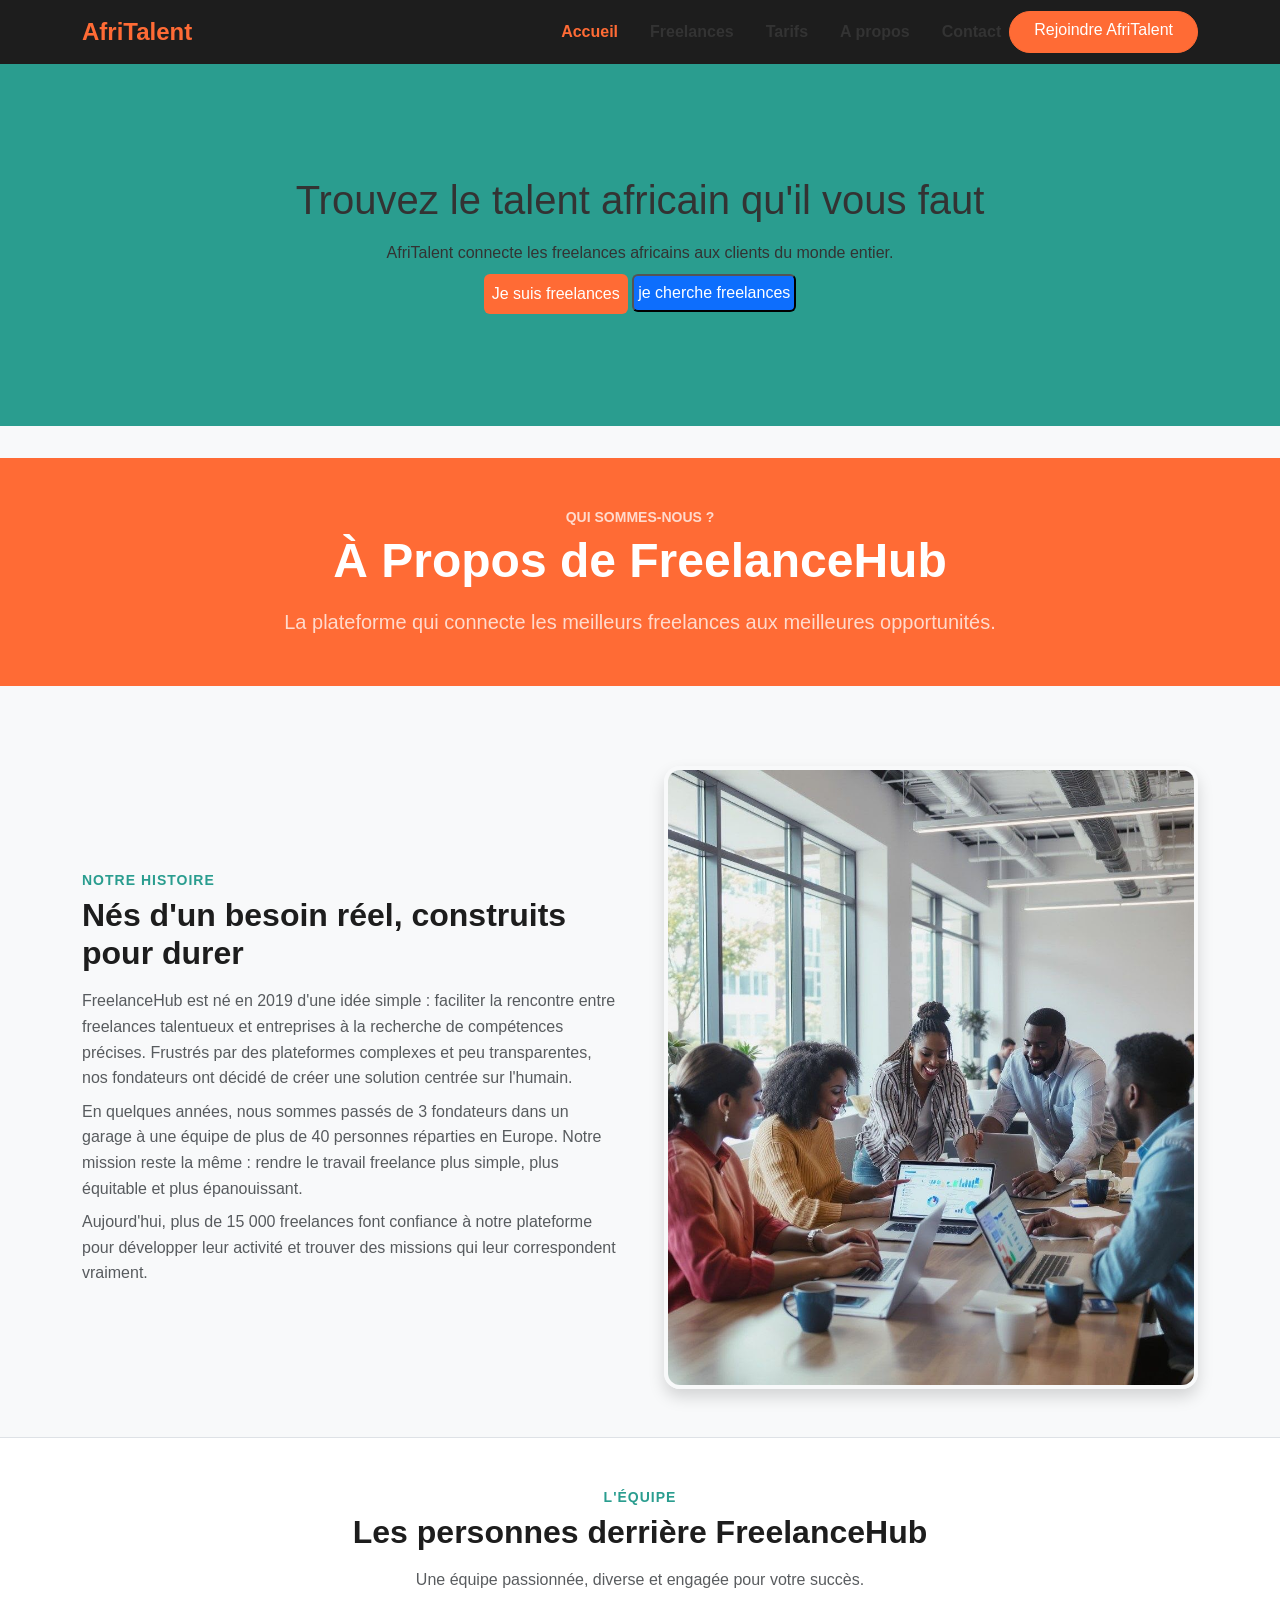
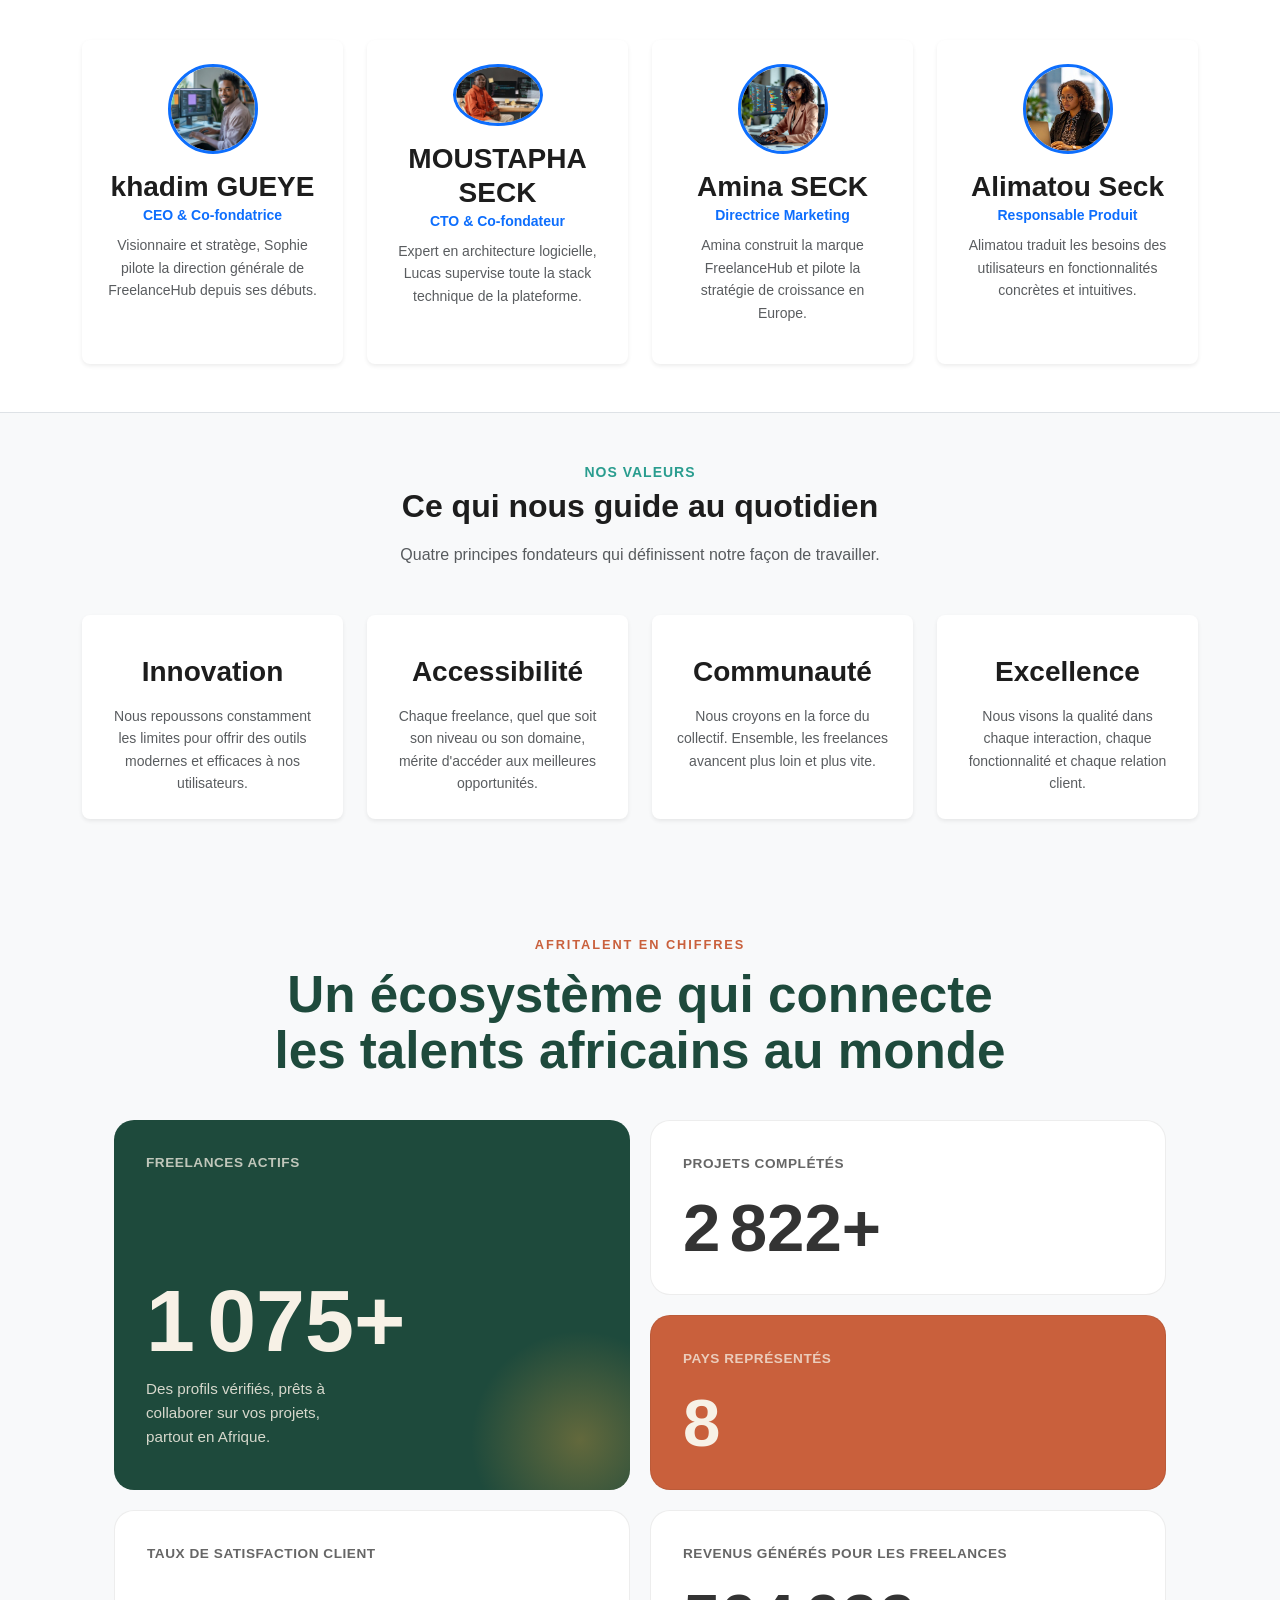
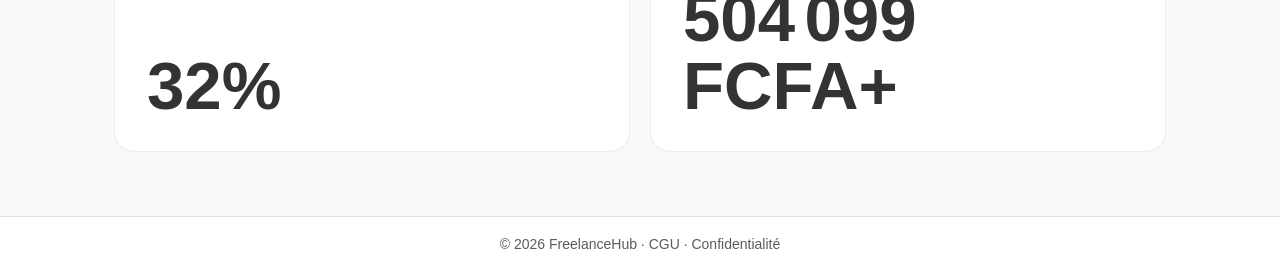
==== commit 15424c23: "Déploiement : GitHub Pages activé, README finalisé et présentation PowerPoint ajoutée" ====
--- a/about.html
+++ b/about.html
@@ -42,8 +42,12 @@
 <li class="nav-item"><a class="nav-link" href="about.html">A 
 propos</a></li> <li class="nav-item"><a class="nav-link" 
 href="contact.html">Contact</a></li> 
+<a href="index.html" class="btn btn-primary rounded-pill px-4">Rejoindre AfriTalent</a>
+
 </ul> 
-</div> 
+</div>
+
+
 </div> 
 </nav> 
 <!-- Contenu principal --> 
@@ -290,15 +294,16 @@
 
 </section>
 
-  <!-- FOOTER -->
+
+
+
+
+  
   <footer class="text-center py-3 text-muted small border-top bg-white">
     © 2026 FreelanceHub · <a href="#" class="text-muted">CGU</a> · <a href="#" class="text-muted">Confidentialité</a>
   </footer>
 
-  <button id="backToTop" class="back-to-top" title="Retour en haut">
-  <i class="bi bi-arrow-up"></i>
-</button>
-
+  
 <!-- Bootstrap 5 via CDN : script JavaScript --> 
 <script 
 src="https://cdn.jsdelivr.net/npm/bootstrap@5.3.0/dist/js/bootstrap.bundle.min.js"
--- a/css/style.css
+++ b/css/style.css
@@ -4,7 +4,7 @@
   --color-dark: #1D1D1D;
   --color-light: #F8F9FA;
   --color-text: #333333;
-  --color-white: #FFFFFF;
+  --color-white: #FFFF
 
   --font-heading: 'Poppins', sans-serif;
   --font-body: 'Open Sans', sans-serif;
@@ -34,7 +34,7 @@
    STYLES DE BASE
 ============================ */
 body {
-  font-family: var(--font-body);0O 
+  font-family: var(--font-body);
   color: var(--color-text);
   background-color: var(--color-light);
   line-height: 1.6;
@@ -297,7 +297,7 @@
   box-s }
 
   /* =
-  form CONTA= */
+  formULQIRE DE  CONTA= */
 .card.border-0.shadow-sm {
   border-radius: var(--radius);
 }
